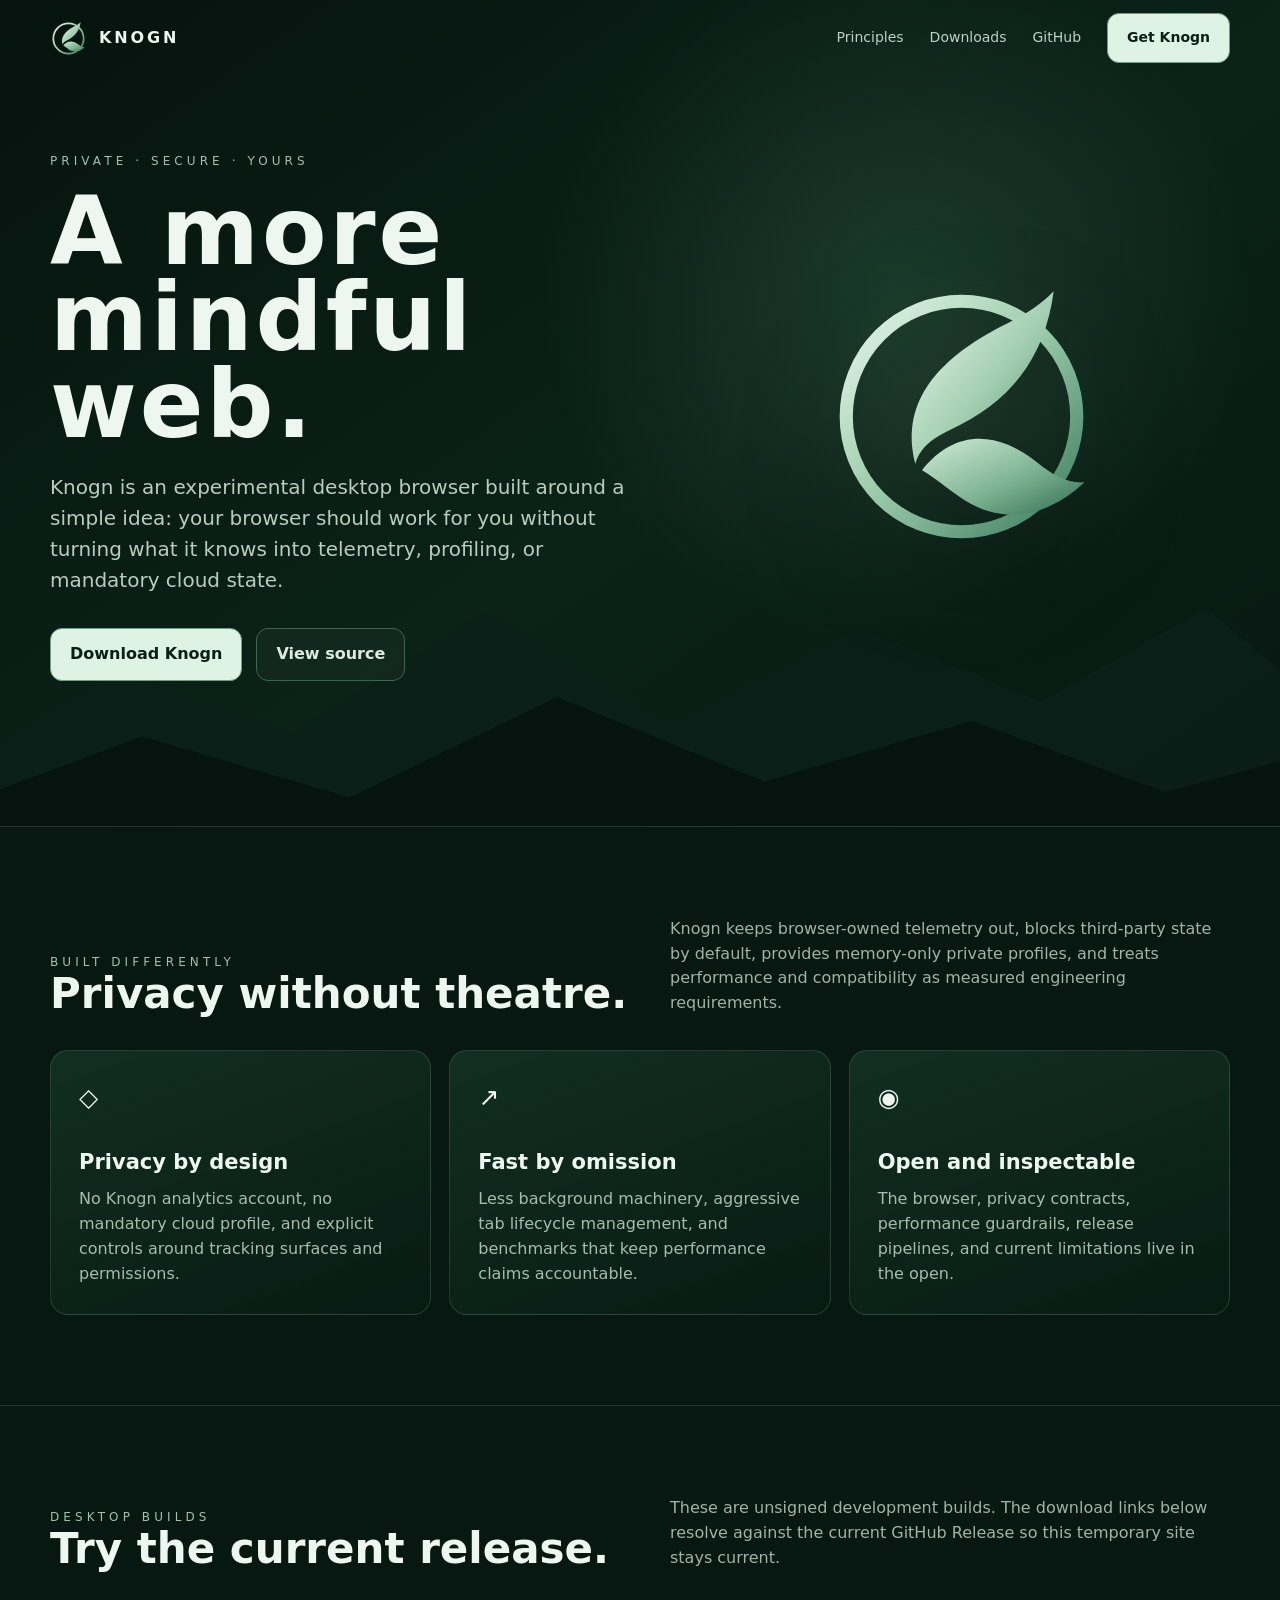
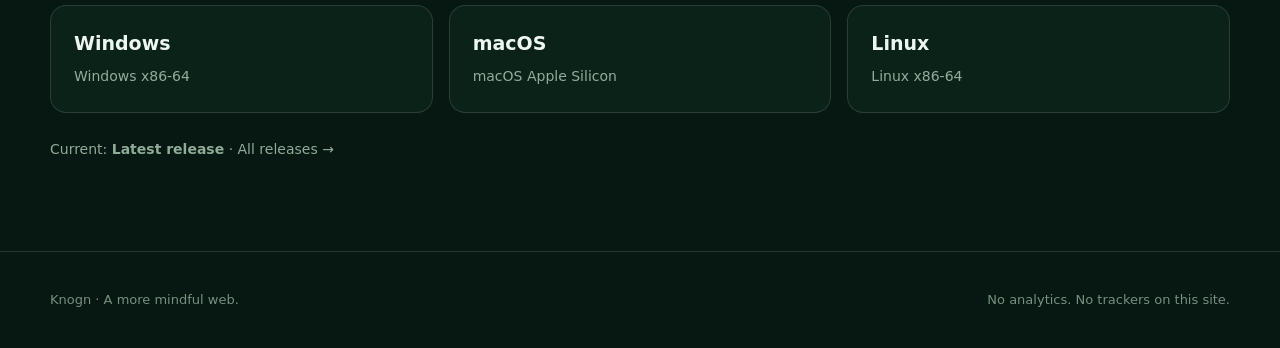
==== site/index.html @ 5f2911f2 "Add Knogn green branding and Pages site" ====
<!doctype html>
<html lang="en">
<head>
<meta charset="utf-8">
<meta name="viewport" content="width=device-width,initial-scale=1">
<meta name="description" content="Knogn is a privacy-first desktop browser: private by design, local by default, and fast by omission.">
<meta name="theme-color" content="#071711">
<title>Knogn — A more mindful web</title>
<link rel="icon" href="assets/knogn-mark.svg">
<link rel="stylesheet" href="styles.css">
</head>
<body>
<section class="hero">
  <div class="shell">
    <nav>
      <a class="brand" href="#"><img src="assets/knogn-mark.svg" alt="">KNOGN</a>
      <div class="navlinks">
        <a href="#principles">Principles</a>
        <a href="#downloads">Downloads</a>
        <a href="https://github.com/rclevenger-hm/knogn-browser">GitHub</a>
        <a class="button" href="#downloads">Get Knogn</a>
      </div>
    </nav>
    <div class="hero-grid">
      <div>
        <div class="eyebrow">Private · Secure · Yours</div>
        <h1>A more<br>mindful web.</h1>
        <p class="lede">Knogn is an experimental desktop browser built around a simple idea: your browser should work for you without turning what it knows into telemetry, profiling, or mandatory cloud state.</p>
        <div class="actions">
          <a class="button" href="#downloads">Download Knogn</a>
          <a class="button secondary" href="https://github.com/rclevenger-hm/knogn-browser">View source</a>
        </div>
      </div>
      <div class="hero-mark"><div class="halo"><img src="assets/knogn-mark.svg" alt="Knogn mark"></div></div>
    </div>
  </div>
</section>
<section class="section" id="principles">
  <div class="shell">
    <div class="section-head">
      <div><div class="eyebrow">Built differently</div><h2>Privacy without theatre.</h2></div>
      <p>Knogn keeps browser-owned telemetry out, blocks third-party state by default, provides memory-only private profiles, and treats performance and compatibility as measured engineering requirements.</p>
    </div>
    <div class="cards">
      <article class="card"><div class="icon">◇</div><h3>Privacy by design</h3><p>No Knogn analytics account, no mandatory cloud profile, and explicit controls around tracking surfaces and permissions.</p></article>
      <article class="card"><div class="icon">↗</div><h3>Fast by omission</h3><p>Less background machinery, aggressive tab lifecycle management, and benchmarks that keep performance claims accountable.</p></article>
      <article class="card"><div class="icon">◉</div><h3>Open and inspectable</h3><p>The browser, privacy contracts, performance guardrails, release pipelines, and current limitations live in the open.</p></article>
    </div>
  </div>
</section>
<section class="section" id="downloads">
  <div class="shell">
    <div class="section-head">
      <div><div class="eyebrow">Desktop builds</div><h2>Try the current release.</h2></div>
      <p>These are unsigned development builds. The download links below resolve against the current GitHub Release so this temporary site stays current.</p>
    </div>
    <div class="downloads">
      <a class="download" data-os="windows" href="#"><strong>Windows</strong><span>Windows x86-64</span></a>
      <a class="download" data-os="macos" href="#"><strong>macOS</strong><span>macOS Apple Silicon</span></a>
      <a class="download" data-os="linux" href="#"><strong>Linux</strong><span>Linux x86-64</span></a>
    </div>
    <div class="release-line">Current: <strong data-version>Latest release</strong> · <a href="https://github.com/rclevenger-hm/knogn-browser/releases">All releases →</a></div>
  </div>
</section>
<div class="shell"><footer><span>Knogn · A more mindful web.</span><span>No analytics. No trackers on this site.</span></footer></div>
<script src="script.js"></script>
</body>
</html>
---- site/styles.css ----
:root{--ink:#06120e;--forest:#071711;--forest-2:#0c251b;--panel:#0d291f;--mint:#e5f7e9;--sage:#9bcaaa;--moss:#4a8766;--muted:#9ab3a2;--line:rgba(210,239,219,.14)}
*{box-sizing:border-box}html{scroll-behavior:smooth}body{margin:0;background:var(--forest);color:#edf6ef;font:16px/1.55 Inter,ui-sans-serif,system-ui,-apple-system,BlinkMacSystemFont,"Segoe UI",sans-serif}a{color:inherit;text-decoration:none}.shell{width:min(1180px,calc(100% - 40px));margin:auto}nav{height:76px;display:flex;align-items:center;justify-content:space-between;position:relative;z-index:5}.brand{display:flex;align-items:center;gap:12px;font-weight:650;letter-spacing:.18em}.brand img{width:37px;height:37px}.navlinks{display:flex;align-items:center;gap:26px;color:#bdd1c3;font-size:14px}.navlinks a:hover{color:white}.hero{min-height:690px;position:relative;overflow:hidden;border-bottom:1px solid var(--line);background:radial-gradient(circle at 70% 35%,rgba(91,147,108,.22),transparent 34%),linear-gradient(145deg,#06130f 0%,#0a2218 55%,#071711 100%)}.hero:before,.hero:after{content:"";position:absolute;left:-4%;right:-4%;bottom:-3%;height:42%;background:#0b2018;clip-path:polygon(0 77%,12% 49%,25% 66%,39% 31%,52% 63%,66% 36%,79% 57%,91% 30%,100% 61%,100% 100%,0 100%);opacity:.9}.hero:after{bottom:-10%;height:32%;background:#06130f;clip-path:polygon(0 62%,14% 35%,29% 58%,44% 20%,59% 52%,74% 29%,88% 56%,100% 39%,100% 100%,0 100%)}.hero-grid{position:relative;z-index:2;display:grid;grid-template-columns:1.05fr .95fr;align-items:center;gap:50px;padding:76px 0 145px}.eyebrow{text-transform:uppercase;letter-spacing:.34em;color:#9ec3aa;font-size:12px}h1{font-size:clamp(56px,8vw,94px);line-height:.92;letter-spacing:.03em;margin:18px 0 24px}.lede{font-size:20px;color:#b9ccbe;max-width:600px}.actions{display:flex;gap:14px;flex-wrap:wrap;margin-top:32px}.button{padding:13px 19px;border-radius:12px;border:1px solid #6da080;background:#dff3e4;color:#092016;font-weight:650}.button.secondary{background:rgba(255,255,255,.03);color:#dceae0;border-color:#3c6651}.hero-mark{display:flex;align-items:center;justify-content:center}.hero-mark .halo{width:min(390px,75vw);aspect-ratio:1;border-radius:50%;display:grid;place-items:center;background:radial-gradient(circle,rgba(128,186,147,.13),rgba(25,62,45,.04) 54%,transparent 70%)}.hero-mark img{width:72%;filter:drop-shadow(0 30px 50px rgba(0,0,0,.4))}.section{padding:90px 0;border-bottom:1px solid var(--line)}.section-head{display:flex;justify-content:space-between;gap:30px;align-items:end;margin-bottom:34px}h2{font-size:42px;margin:0;line-height:1.05}.section-head p{color:#9fb5a6;max-width:560px;margin:0}.cards{display:grid;grid-template-columns:repeat(3,1fr);gap:18px}.card{padding:28px;border:1px solid var(--line);border-radius:18px;background:linear-gradient(160deg,rgba(28,67,50,.54),rgba(8,27,20,.9));min-height:210px}.card .icon{font-size:25px;margin-bottom:28px}.card h3{font-size:21px;margin:0 0 9px}.card p{color:#a7bcad;margin:0}.downloads{display:grid;grid-template-columns:repeat(3,1fr);gap:16px}.download{padding:23px;border-radius:16px;background:#0b2219;border:1px solid var(--line)}.download strong{display:block;font-size:19px;margin-bottom:6px}.download span{color:#93ac9b;font-size:14px}.release-line{margin-top:26px;color:#90ac99;font-size:14px}footer{padding:38px 0;color:#76917f;font-size:13px;display:flex;justify-content:space-between;gap:20px}@media(max-width:820px){.navlinks a:not(.button){display:none}.hero-grid{grid-template-columns:1fr;text-align:center;padding-top:45px}.lede{margin:auto}.actions{justify-content:center}.hero-mark{order:-1}.hero-mark .halo{width:230px}.cards,.downloads{grid-template-columns:1fr}.section-head{align-items:start;flex-direction:column}.hero{min-height:auto}}
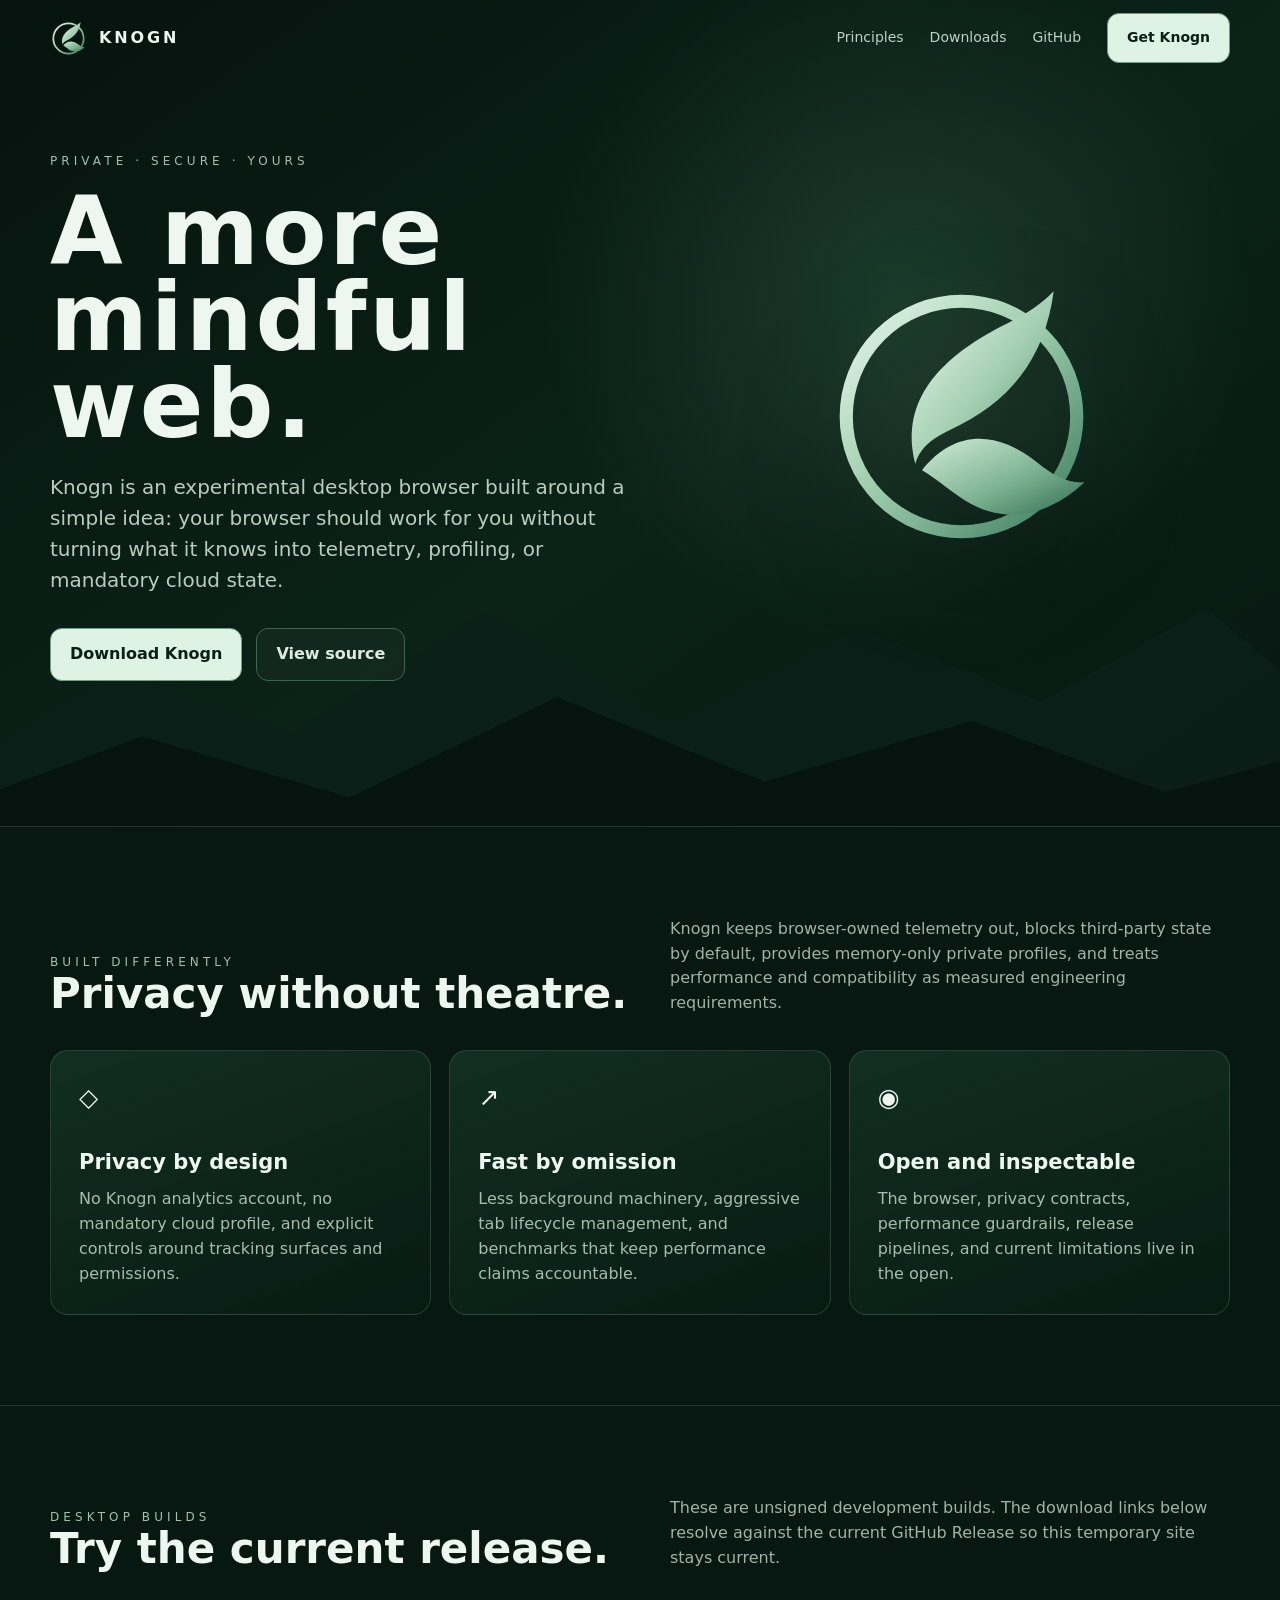
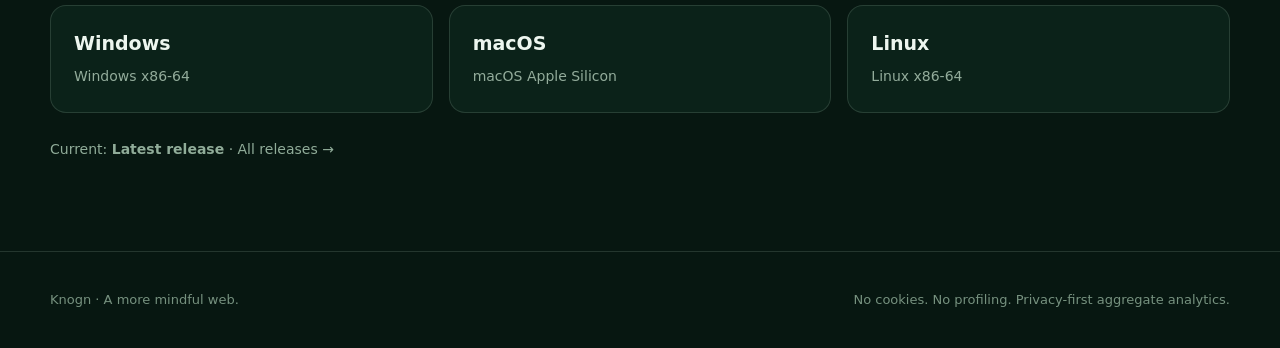
==== commit 0479e402: "Add privacy-first site analytics" ====
--- a/site/index.html
+++ b/site/index.html
@@ -62,7 +62,8 @@
     <div class="release-line">Current: <strong data-version>Latest release</strong> · <a href="https://github.com/rclevenger-hm/knogn-browser/releases">All releases →</a></div>
   </div>
 </section>
-<div class="shell"><footer><span>Knogn · A more mindful web.</span><span>No analytics. No trackers on this site.</span></footer></div>
+<div class="shell"><footer><span>Knogn · A more mindful web.</span><span>No cookies. No profiling. Privacy-first aggregate analytics.</span></footer></div>
 <script src="script.js"></script>
+<script type="module" src="https://static.cloudflareinsights.com/beacon.min.js" data-cf-beacon='{"token":"5622984e1fc6491f8ab1d361b31710d7"}'></script>
 </body>
 </html>
